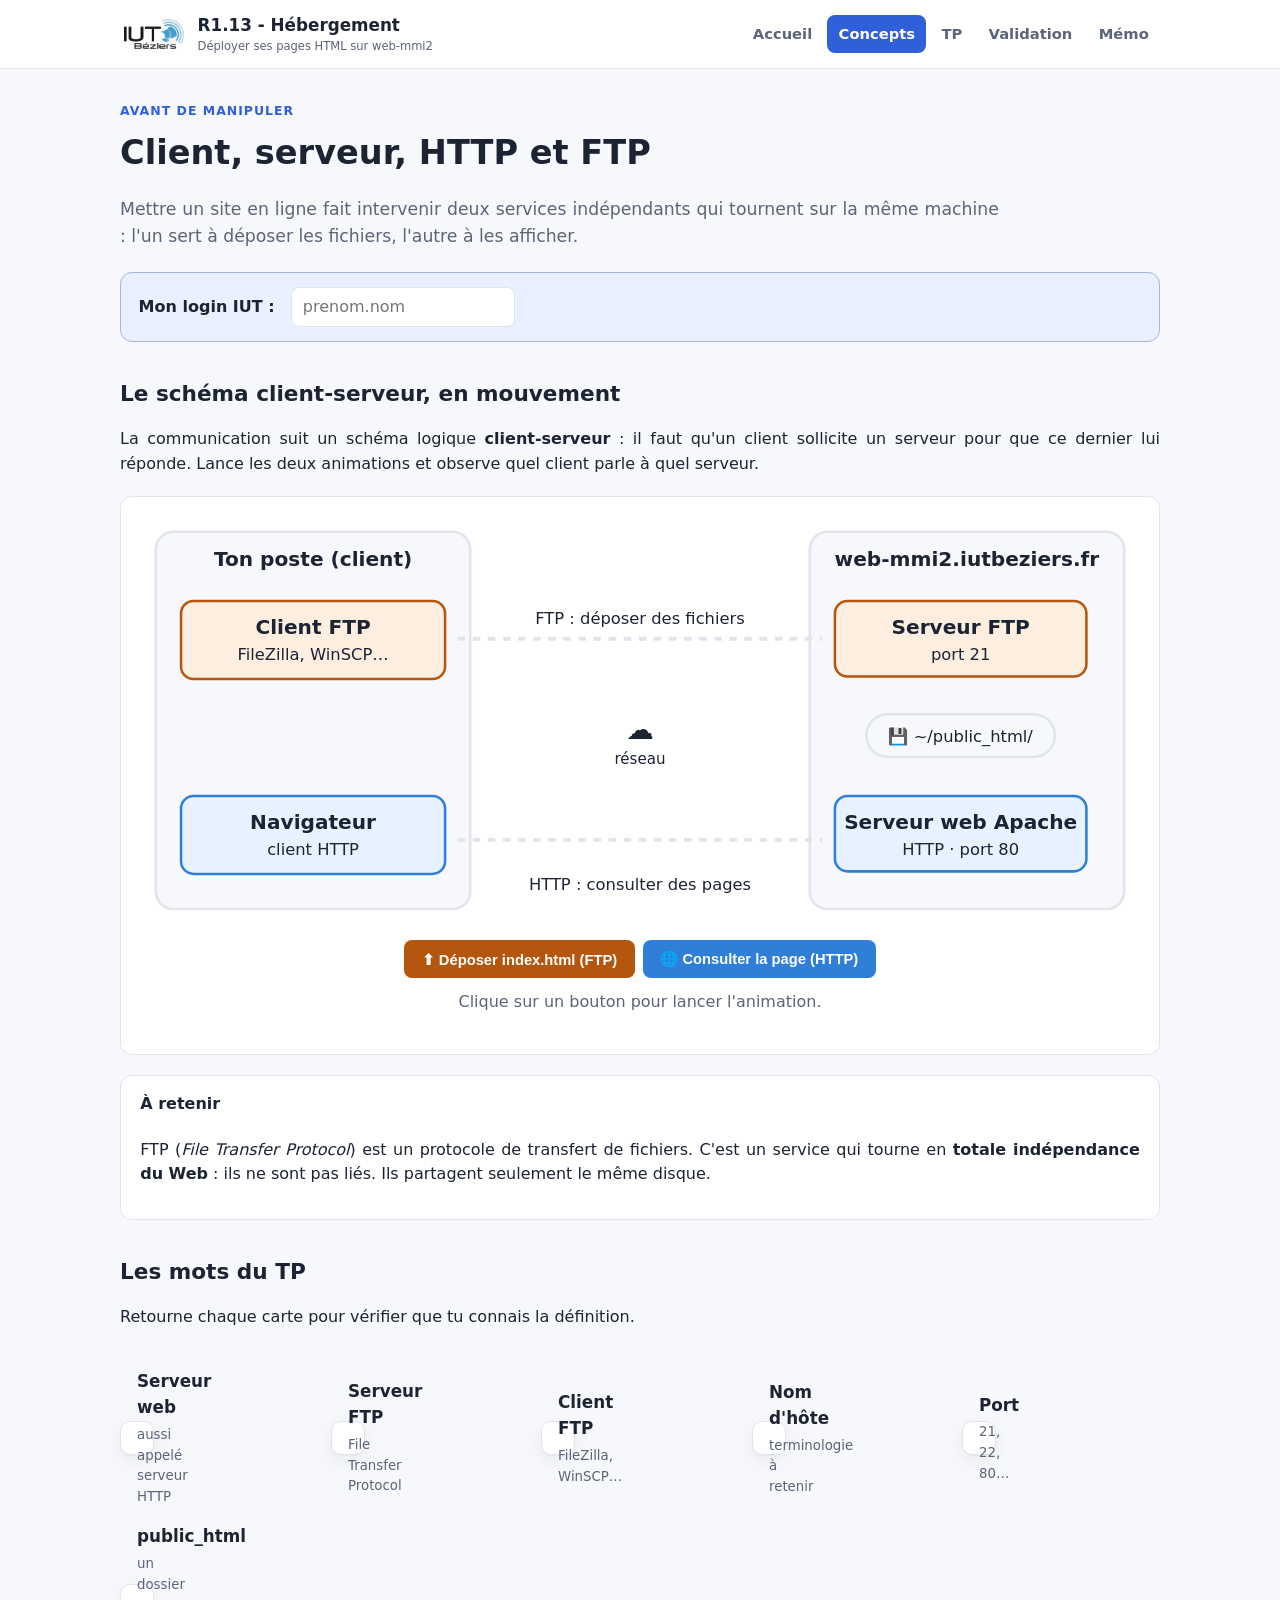
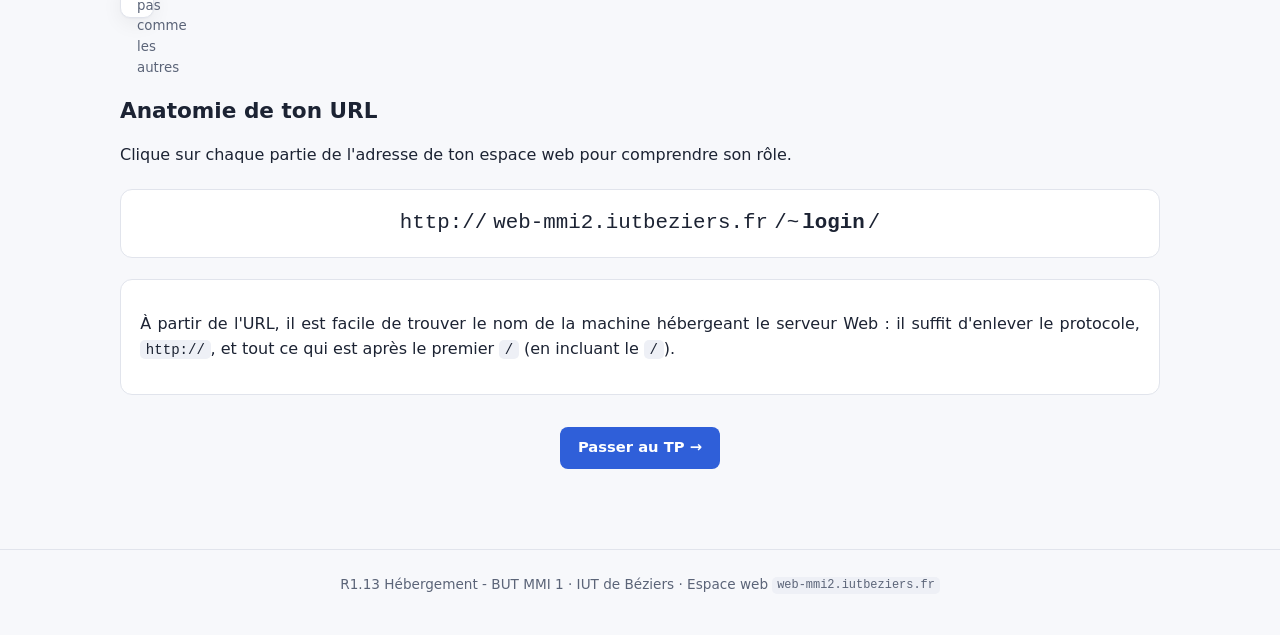
==== concepts.html @ 0187339b "TP interactif R1.13 : déploiement de pages HTML sur web-mmi2 Reprend le sujet « Déploiement de pages" ====
<!doctype html>
<html lang="fr">
  <head>
    <meta charset="UTF-8" />
    <meta name="viewport" content="width=device-width, initial-scale=1.0" />
    <title>Concepts - R1.13 Déploiement web</title>
    <link
      rel="icon"
      href="data:image/svg+xml,%3Csvg xmlns=%27http://www.w3.org/2000/svg%27 viewBox=%270 0 100 100%27%3E%3Crect x=%2720%27 y=%2710%27 width=%2760%27 height=%2780%27 rx=%278%27 fill=%27%232f5fd9%27/%3E%3Crect x=%2730%27 y=%2722%27 width=%2740%27 height=%278%27 rx=%272%27 fill=%27%23fff%27/%3E%3Crect x=%2730%27 y=%2738%27 width=%2740%27 height=%278%27 rx=%272%27 fill=%27%23fff%27/%3E%3Cpath d=%27M50 82 V58 M38 68 L50 56 L62 68%27 stroke=%27%23f2a05a%27 stroke-width=%278%27 fill=%27none%27 stroke-linecap=%27round%27/%3E%3C/svg%3E"
    />
    <link rel="stylesheet" href="css/style.css" />
  </head>
  <body data-page="concepts">
    <a class="skip-link" href="#contenu">Aller au contenu</a>

    <header class="site-header">
      <nav class="nav-wrap">
        <a class="brand" href="index.html"
          ><img src="img/logo_iut.jpg" alt="" />
          <span
            >R1.13 - Hébergement
            <small>Déployer ses pages HTML sur web-mmi2</small></span
          >
        </a>
        <div class="site-nav">
          <a href="index.html" data-nav="index">Accueil</a>
          <a href="concepts.html" data-nav="concepts">Concepts</a>
          <a href="tp.html" data-nav="tp">TP</a>
          <a href="validation.html" data-nav="validation">Validation</a>
          <a href="memo.html" data-nav="memo">Mémo</a>
        </div>
      </nav>
    </header>

    <main id="contenu">
      <p class="eyebrow">Avant de manipuler</p>
      <h1>Client, serveur, HTTP et FTP</h1>
      <p class="lede">
        Mettre un site en ligne fait intervenir deux services indépendants qui
        tournent sur la même machine : l'un sert à déposer les fichiers,
        l'autre à les afficher.
      </p>

      <form class="login-bar" onsubmit="return false">
        <label for="login-concepts">Mon login IUT :</label>
        <input
          id="login-concepts"
          type="text"
          autocomplete="username"
          spellcheck="false"
          placeholder="prenom.nom"
        />
      </form>

      <h2>Le schéma client-serveur, en mouvement</h2>
      <p>
        La communication suit un schéma logique <strong>client-serveur</strong> :
        il faut qu'un client sollicite un serveur pour que ce dernier lui
        réponde. Lance les deux animations et observe quel client parle à quel
        serveur.
      </p>

      <figure class="schema">
        <svg
          id="schema-svg"
          viewBox="0 0 800 330"
          role="img"
          aria-labelledby="schema-titre"
        >
          <title id="schema-titre">
            Le poste de l'étudiant contient un client FTP et un navigateur. Le
            serveur web-mmi2.iutbeziers.fr contient un serveur FTP sur le port
            21, un serveur web Apache sur le port 80, et le disque où se trouve
            public_html. Le client FTP dialogue avec le serveur FTP, le
            navigateur avec Apache.
          </title>
          <rect class="boite" x="15" y="15" width="250" height="300" rx="14" />
          <text x="140" y="42" text-anchor="middle" font-weight="700">
            Ton poste (client)
          </text>
          <rect id="svc-client-ftp" class="service ftp" x="35" y="70" width="210" height="62" rx="10" />
          <text x="140" y="96" text-anchor="middle" font-weight="700">Client FTP</text>
          <text x="140" y="117" text-anchor="middle" font-size="13">FileZilla, WinSCP…</text>
          <rect id="svc-navigateur" class="service http" x="35" y="225" width="210" height="62" rx="10" />
          <text x="140" y="251" text-anchor="middle" font-weight="700">Navigateur</text>
          <text x="140" y="272" text-anchor="middle" font-size="13">client HTTP</text>

          <rect class="boite" x="535" y="15" width="250" height="300" rx="14" />
          <text x="660" y="42" text-anchor="middle" font-weight="700">
            web-mmi2.iutbeziers.fr
          </text>
          <rect id="svc-serveur-ftp" class="service ftp" x="555" y="70" width="200" height="60" rx="10" />
          <text x="655" y="96" text-anchor="middle" font-weight="700">Serveur FTP</text>
          <text x="655" y="117" text-anchor="middle" font-size="13">port 21</text>
          <rect id="svc-disque" class="service boite" x="580" y="160" width="150" height="34" rx="17" />
          <text x="655" y="182" text-anchor="middle" font-size="13">💾 ~/public_html/</text>
          <rect id="svc-apache" class="service http" x="555" y="225" width="200" height="60" rx="10" />
          <text x="655" y="251" text-anchor="middle" font-weight="700">Serveur web Apache</text>
          <text x="655" y="272" text-anchor="middle" font-size="13">HTTP · port 80</text>

          <line class="lien" x1="255" y1="100" x2="545" y2="100" />
          <line class="lien" x1="255" y1="260" x2="545" y2="260" />
          <text x="400" y="88" text-anchor="middle" font-size="13">FTP : déposer des fichiers</text>
          <text x="400" y="300" text-anchor="middle" font-size="13">HTTP : consulter des pages</text>
          <text x="400" y="180" text-anchor="middle" font-size="22">☁️</text>
          <text x="400" y="200" text-anchor="middle" font-size="12">réseau</text>

          <circle id="schema-paquet" class="paquet" cx="255" cy="100" r="9" />
          <text id="schema-paquet-txt" class="paquet" x="255" y="86" text-anchor="middle" font-size="12" font-weight="700"></text>
        </svg>
        <div class="schema-actions">
          <button type="button" class="btn ftp" data-scenario="ftp">
            ⬆ Déposer index.html (FTP)
          </button>
          <button type="button" class="btn http" data-scenario="http">
            🌐 Consulter la page (HTTP)
          </button>
        </div>
        <p class="schema-legende" id="schema-legende" aria-live="polite">
          Clique sur un bouton pour lancer l'animation.
        </p>
      </figure>

      <div class="callout">
        <h4>À retenir</h4>
        <p>
          FTP (<em>File Transfer Protocol</em>) est un protocole de transfert de
          fichiers. C'est un service qui tourne en
          <strong>totale indépendance du Web</strong> : ils ne sont pas liés.
          Ils partagent seulement le même disque.
        </p>
      </div>

      <h2>Les mots du TP</h2>
      <p>Retourne chaque carte pour vérifier que tu connais la définition.</p>
      <div class="flip-grid">
        <button type="button" class="flip">
          <span class="flip-inner">
            <span class="flip-face"><strong>Serveur web</strong><small>aussi appelé serveur HTTP</small></span>
            <span class="flip-face flip-back">Logiciel (ici Apache) qui répond aux requêtes des navigateurs en leur envoyant les pages demandées.</span>
          </span>
        </button>
        <button type="button" class="flip">
          <span class="flip-inner">
            <span class="flip-face"><strong>Serveur FTP</strong><small>File Transfer Protocol</small></span>
            <span class="flip-face flip-back">Logiciel qui permet de recevoir et d'envoyer des fichiers vers la machine où il tourne, après authentification.</span>
          </span>
        </button>
        <button type="button" class="flip">
          <span class="flip-inner">
            <span class="flip-face"><strong>Client FTP</strong><small>FileZilla, WinSCP…</small></span>
            <span class="flip-face flip-back">Logiciel installé sur ton poste, qui sollicite un serveur FTP pour lui envoyer ou récupérer des fichiers.</span>
          </span>
        </button>
        <button type="button" class="flip">
          <span class="flip-inner">
            <span class="flip-face"><strong>Nom d'hôte</strong><small>terminologie à retenir</small></span>
            <span class="flip-face flip-back">Nom de la machine sur le réseau, ici <code>web-mmi2.iutbeziers.fr</code>. On le trouve dans l'URL entre <code>http://</code> et le premier <code>/</code>.</span>
          </span>
        </button>
        <button type="button" class="flip">
          <span class="flip-inner">
            <span class="flip-face"><strong>Port</strong><small>21, 22, 80…</small></span>
            <span class="flip-face flip-back">Numéro qui désigne le service à joindre sur une machine : 80 pour HTTP, 21 pour FTP, 22 pour SFTP/SSH.</span>
          </span>
        </button>
        <button type="button" class="flip">
          <span class="flip-inner">
            <span class="flip-face"><strong>public_html</strong><small>un dossier pas comme les autres</small></span>
            <span class="flip-face flip-back">Dossier de ton espace personnel dont le contenu est publié par le serveur web. Tout ce qui est ailleurs reste invisible sur le Web.</span>
          </span>
        </button>
      </div>

      <h2>Anatomie de ton URL</h2>
      <p>
        Clique sur chaque partie de l'adresse de ton espace web pour comprendre
        son rôle.
      </p>
      <p
        class="url-dissect"
        id="url-dissect"
      ><span class="u-proto" tabindex="0" role="button">http://</span><span class="u-hote" tabindex="0" role="button">web-mmi2.iutbeziers.fr</span><span class="u-chemin" tabindex="0" role="button">/~<span data-perso="login"></span>/</span></p>
      <div class="callout url-explication" id="url-explication" aria-live="polite">
        <p>
          À partir de l'URL, il est facile de trouver le nom de la machine
          hébergeant le serveur Web : il suffit d'enlever le protocole,
          <code>http://</code>, et tout ce qui est après le premier
          <code>/</code> (en incluant le <code>/</code>).
        </p>
      </div>

      <p style="text-align: center; margin-top: 2rem">
        <a class="btn" href="tp.html">Passer au TP &rarr;</a>
      </p>
    </main>

    <footer class="site-footer">
      R1.13 Hébergement - BUT MMI 1 · IUT de Béziers · Espace web
      <code>web-mmi2.iutbeziers.fr</code>
    </footer>

    <script src="js/main.js"></script>
    <script src="js/concepts.js"></script>
  </body>
</html>
---- css/style.css ----
/* ============================================================
   R1.13 - Déploiement de pages HTML sur web-mmi2
   Feuille de style partagée par toutes les pages
   ============================================================ */

:root {
  --bg: #f7f8fb;
  --bg-alt: #ffffff;
  --text: #1c2333;
  --text-muted: #5b6478;
  --border: #e1e4ec;
  --primary: #2f5fd9;
  --primary-dark: #1f3f9e;
  --primary-bg: #eaf0ff;
  --accent-a: #2f7fd9;
  --accent-a-bg: #e7f1ff;
  --accent-b: #b5560f;
  --accent-b-bg: #fdeee0;
  --ok: #1f8a55;
  --ok-bg: #e5f6ec;
  --warn: #b8871a;
  --warn-bg: #fbf1dc;
  --danger: #c23b3b;
  --danger-bg: #fbe8e8;
  --code-bg: #eef0f6;
  --shadow: 0 1px 2px rgba(20, 25, 40, 0.04), 0 6px 20px rgba(20, 25, 40, 0.06);
  --radius: 12px;
  font-size: 16px;
}

@media (prefers-color-scheme: dark) {
  :root {
    --bg: #12141c;
    --bg-alt: #1a1d29;
    --text: #e7e9f2;
    --text-muted: #a2a8bd;
    --border: #2a2e3d;
    --primary: #6f93ef;
    --primary-dark: #a9c0f7;
    --primary-bg: #1c2740;
    --accent-a: #6fa8ef;
    --accent-a-bg: #17263d;
    --accent-b: #e0955a;
    --accent-b-bg: #3a2716;
    --ok: #55c98a;
    --ok-bg: #113524;
    --warn: #e3b955;
    --warn-bg: #3a2f10;
    --danger: #e37272;
    --danger-bg: #3a1a1a;
    --code-bg: #20232f;
    --shadow: 0 1px 2px rgba(0, 0, 0, 0.3), 0 6px 20px rgba(0, 0, 0, 0.35);
  }
}

* {
  box-sizing: border-box;
}

html,
body {
  margin: 0;
  padding: 0;
  background: var(--bg);
  color: var(--text);
  font-family:
    "Segoe UI",
    system-ui,
    -apple-system,
    Roboto,
    Helvetica,
    Arial,
    sans-serif;
  line-height: 1.55;
}

a {
  color: var(--primary);
}
a:hover {
  color: var(--primary-dark);
}

img,
svg {
  max-width: 100%;
}

.skip-link {
  position: absolute;
  left: -999px;
  top: 0;
  background: var(--primary);
  color: #fff;
  padding: 0.5em 1em;
  z-index: 100;
}
.skip-link:focus {
  left: 0.5em;
  top: 0.5em;
}

/* ---------- Layout ---------- */

.site-header {
  position: sticky;
  top: 0;
  z-index: 20;
  background: var(--bg-alt);
  border-bottom: 1px solid var(--border);
}

.nav-wrap {
  max-width: 1080px;
  margin: 0 auto;
  padding: 0.75rem 1.25rem;
  display: flex;
  align-items: center;
  gap: 1.5rem;
  flex-wrap: wrap;
}

.brand {
  font-weight: 700;
  font-size: 1.05rem;
  color: var(--text);
  text-decoration: none;
  white-space: nowrap;
}
.brand small {
  display: block;
  font-weight: 400;
  font-size: 0.72rem;
  color: var(--text-muted);
}

.site-nav {
  display: flex;
  flex-wrap: wrap;
  gap: 0.25rem;
  margin-left: auto;
}

.site-nav a {
  text-decoration: none;
  color: var(--text-muted);
  padding: 0.45rem 0.7rem;
  border-radius: 8px;
  font-size: 0.92rem;
  font-weight: 600;
}
.site-nav a:hover {
  background: var(--primary-bg);
  color: var(--primary-dark);
}
.site-nav a.active {
  background: var(--primary);
  color: #fff;
}

main {
  max-width: 1080px;
  margin: 0 auto;
  padding: 2rem 1.25rem 4rem;
}

.site-footer {
  border-top: 1px solid var(--border);
  color: var(--text-muted);
  font-size: 0.85rem;
  text-align: center;
  padding: 1.5rem 1rem 2.5rem;
}

/* ---------- Typography blocks ---------- */

.eyebrow {
  text-transform: uppercase;
  letter-spacing: 0.08em;
  font-size: 0.78rem;
  font-weight: 700;
  color: var(--primary);
  margin: 0 0 0.4rem;
}

h1 {
  font-size: clamp(1.6rem, 3vw, 2.1rem);
  margin: 0 0 0.5rem;
}
h2 {
  font-size: 1.35rem;
  margin: 2.2rem 0 0.8rem;
}
h3 {
  font-size: 1.08rem;
  margin: 1.4rem 0 0.5rem;
}

.lede {
  font-size: 1.08rem;
  color: var(--text-muted);
  max-width: 80ch;
}

/* Texte courant justifie. Les paragraphes n'ayant pas tous la meme longueur
   de ligne, le bord droit en dents de scie donnait l'impression d'un texte
   coupe au hasard. La cesure automatique (<html lang="fr">) evite les
   espaces beantes que la justification produit sinon en francais. */
main p,
main .scenario-body li {
  text-align: justify;
  hyphens: auto;
}

/* Sous cette largeur, les lignes sont trop courtes : justifier y creuserait
   des rivieres blanches au milieu du texte. */
@media (max-width: 700px) {
  main p,
  main .scenario-body li {
    text-align: left;
    hyphens: manual;
  }
}

.pill {
  display: inline-block;
  padding: 0.2rem 0.65rem;
  border-radius: 999px;
  font-size: 0.78rem;
  font-weight: 700;
  background: var(--primary-bg);
  color: var(--primary-dark);
}

code,
pre,
kbd {
  font-family: ui-monospace, SFMono-Regular, Menlo, Consolas, monospace;
  font-size: 0.88em;
}
code {
  background: var(--code-bg);
  padding: 0.12em 0.4em;
  border-radius: 5px;
}
pre {
  background: var(--code-bg);
  padding: 0.9rem 1rem;
  border-radius: var(--radius);
  overflow-x: auto;
}
pre code {
  background: none;
  padding: 0;
}
kbd {
  background: var(--bg-alt);
  border: 1px solid var(--border);
  border-bottom-width: 2px;
  border-radius: 5px;
  padding: 0.05em 0.45em;
}

/* ---------- Cards / grid ---------- */

.card {
  background: var(--bg-alt);
  border: 1px solid var(--border);
  border-radius: var(--radius);
  box-shadow: var(--shadow);
  padding: 1.25rem 1.4rem;
}

.grid {
  display: grid;
  gap: 1rem;
}
.grid.cols-2 {
  grid-template-columns: repeat(auto-fit, minmax(260px, 1fr));
}
.grid.cols-3 {
  grid-template-columns: repeat(auto-fit, minmax(200px, 1fr));
}

.timeline {
  list-style: none;
  margin: 0;
  padding: 0;
  display: grid;
  gap: 0.6rem;
}
.timeline li {
  padding: 0.65rem 0.9rem;
  background: var(--bg-alt);
  border: 1px solid var(--border);
  border-radius: 10px;
}

/* ---------- Scenario cards ---------- */

.scenario-toolbar {
  display: flex;
  flex-wrap: wrap;
  gap: 0.75rem;
  align-items: center;
  margin-bottom: 1.5rem;
  padding: 0.9rem 1.1rem;
  background: var(--bg-alt);
  border: 1px solid var(--border);
  border-radius: var(--radius);
  position: sticky;
  top: 3.6rem;
  z-index: 10;
}

.progress-text {
  color: var(--text-muted);
  font-size: 0.88rem;
  margin-left: auto;
}

.scenario {
  margin-bottom: 1.4rem;
  border-radius: var(--radius);
  overflow: hidden;
}

.scenario-head {
  display: flex;
  align-items: center;
  gap: 0.9rem;
  padding: 1.1rem 1.3rem;
  cursor: pointer;
  background: var(--bg-alt);
  border: 1px solid var(--border);
  border-radius: var(--radius);
}
.scenario-head:hover {
  border-color: var(--primary);
}
.scenario.open .scenario-head {
  border-bottom-left-radius: 0;
  border-bottom-right-radius: 0;
}

.scenario-check {
  width: 1.15rem;
  height: 1.15rem;
  accent-color: var(--ok);
  flex: none;
}

.scenario-num {
  flex: none;
  width: 2.1rem;
  height: 2.1rem;
  border-radius: 50%;
  background: var(--primary-bg);
  color: var(--primary-dark);
  display: flex;
  align-items: center;
  justify-content: center;
  font-weight: 700;
}
.scenario.done .scenario-num {
  background: var(--ok-bg);
  color: var(--ok);
}

.scenario-head h3 {
  margin: 0;
  font-size: 1.05rem;
  flex: 1;
}
.scenario-meta {
  font-size: 0.82rem;
  color: var(--text-muted);
  white-space: nowrap;
}
.scenario-caret {
  transition: transform 0.15s ease;
  color: var(--text-muted);
}
.scenario.open .scenario-caret {
  transform: rotate(90deg);
}

.scenario-body {
  display: none;
  border: 1px solid var(--border);
  border-top: none;
  border-bottom-left-radius: var(--radius);
  border-bottom-right-radius: var(--radius);
  padding: 1.3rem;
  background: var(--bg);
}
.scenario.open .scenario-body {
  display: block;
}

.info-block {
  margin-top: 1rem;
}
.info-block h4 {
  margin: 0 0 0.4rem;
  font-size: 0.88rem;
  text-transform: uppercase;
  letter-spacing: 0.04em;
  color: var(--text-muted);
}
.info-block ul {
  margin: 0;
  padding-left: 1.2rem;
}
.info-block li {
  margin-bottom: 0.35rem;
}

.pieges-block {
  background: var(--warn-bg);
  border: 1px solid color-mix(in srgb, var(--warn) 35%, var(--border));
  border-radius: 10px;
  padding: 0.9rem 1.1rem;
}
.pieges-block h4 {
  color: var(--warn);
}
.interdit-block {
  background: var(--danger-bg);
  border: 1px solid color-mix(in srgb, var(--danger) 35%, var(--border));
  border-radius: 10px;
  padding: 0.9rem 1.1rem;
  margin-bottom: 1.1rem;
}
.interdit-block h4 {
  color: var(--danger);
}
.verif-block {
  background: var(--ok-bg);
  border: 1px solid color-mix(in srgb, var(--ok) 35%, var(--border));
  border-radius: 10px;
  padding: 0.9rem 1.1rem;
}
.verif-block h4 {
  color: var(--ok);
}

.commandes-block code {
  display: inline-block;
  margin: 0.15rem 0.3rem 0.15rem 0;
}

/* ---------- Captures d'écran des étapes ---------- */

.etape-figure {
  margin: 0.5rem 0 0.9rem;
}
.etape-figure img {
  display: block;
  max-width: 100%;
  height: auto;
  border: 1px solid var(--border);
  border-radius: 8px;
  background: var(--bg-alt);
}

/* ---------- Bouton d'aide + fenêtre modale ---------- */

.popup-btn {
  border: 1px solid var(--primary);
  background: var(--primary-bg);
  color: var(--primary-dark);
  border-radius: 999px;
  padding: 0.1rem 0.7rem;
  font: inherit;
  font-size: 0.82rem;
  font-weight: 600;
  cursor: pointer;
  white-space: nowrap;
}
.popup-btn:hover {
  background: var(--primary);
  color: #fff;
}

/* Lien externe posé dans une étape (formulaire d'inscription, dépôt...).
   Même gabarit que le bouton de pop-up, mais plein, pour qu'on comprenne
   qu'il fait quitter la page. */
.etape-lien {
  display: inline-block;
  border: 1px solid var(--primary);
  background: var(--primary);
  color: #fff;
  border-radius: 999px;
  padding: 0.1rem 0.7rem;
  font-size: 0.82rem;
  font-weight: 600;
  text-decoration: none;
}
.etape-lien:hover {
  background: var(--primary-dark);
  border-color: var(--primary-dark);
  color: #fff;
}
.etape-lien::after {
  content: ' \2197';
  font-weight: 400;
}

.modal-overlay {
  position: fixed;
  inset: 0;
  z-index: 50;
  display: flex;
  align-items: center;
  justify-content: center;
  padding: 1.5rem;
  background: rgba(12, 15, 25, 0.55);
}
.modal-overlay[hidden] {
  display: none;
}
.modal {
  position: relative;
  width: min(680px, 100%);
  max-height: 85vh;
  overflow-y: auto;
  padding: 1.6rem 1.8rem;
  background: var(--bg-alt);
  border: 1px solid var(--border);
  border-radius: var(--radius);
  box-shadow: var(--shadow);
}
.modal h3 {
  margin: 0 0 0.8rem;
  padding-right: 2rem;
}
.modal h4 {
  margin: 1.2rem 0 0.4rem;
}
.modal ul {
  padding-left: 1.2rem;
}
.modal li {
  margin-bottom: 0.4rem;
}
.modal-close {
  position: absolute;
  top: 0.7rem;
  right: 0.9rem;
  border: 0;
  background: none;
  color: var(--text-muted);
  font-size: 1.6rem;
  line-height: 1;
  cursor: pointer;
}
.modal-close:hover {
  color: var(--text);
}

.popup-table {
  width: 100%;
  margin: 0.8rem 0;
  border-collapse: collapse;
  font-size: 0.9rem;
}
.popup-table th,
.popup-table td {
  border: 1px solid var(--border);
  padding: 0.5rem 0.7rem;
  text-align: left;
  vertical-align: top;
  font-size: inherit;
  text-transform: none;
  letter-spacing: normal;
}
.popup-table thead th {
  background: var(--primary-bg);
  color: var(--primary-dark);
}
.popup-table tbody th {
  background: var(--bg);
  color: var(--text);
  font-weight: 600;
}

/* ---------- Tables (memo) ---------- */

table {
  width: 100%;
  border-collapse: collapse;
  margin: 1rem 0;
}
th,
td {
  text-align: left;
  padding: 0.55rem 0.7rem;
  border-bottom: 1px solid var(--border);
  vertical-align: top;
}
th {
  color: var(--text-muted);
  font-size: 0.82rem;
  text-transform: uppercase;
  letter-spacing: 0.03em;
}

/* ---------- Misc ---------- */

.callout {
  border-radius: var(--radius);
  padding: 1rem 1.2rem;
  border: 1px solid var(--border);
  background: var(--bg-alt);
  margin: 1.2rem 0;
}
.callout.warn {
  background: var(--warn-bg);
  border-color: color-mix(in srgb, var(--warn) 35%, var(--border));
}
.callout.ok {
  background: var(--ok-bg);
  border-color: color-mix(in srgb, var(--ok) 35%, var(--border));
}
.callout.danger {
  background: var(--danger-bg);
  border-color: color-mix(in srgb, var(--danger) 35%, var(--border));
}
.callout h3,
.callout h4 {
  margin-top: 0;
}

.btn {
  display: inline-block;
  background: var(--primary);
  color: #fff;
  text-decoration: none;
  padding: 0.6rem 1.1rem;
  border-radius: 8px;
  font-weight: 700;
  font-size: 0.92rem;
  border: none;
  cursor: pointer;
}
.btn:hover {
  background: var(--primary-dark);
  color: #fff;
}
.btn.secondary {
  background: var(--bg-alt);
  color: var(--text);
  border: 1px solid var(--border);
}

/* L'image porte deja son propre fond : un cadre autour ferait doublon. */
.diagram {
  margin: 1.5rem 0;
}

/* 'display: grid' l'emporterait sinon sur le 'display: none' que le
   navigateur associe a l'attribut hidden. */
.grid[hidden] {
  display: none;
}
.diagram img {
  display: block;
  width: 100%;
  max-width: 720px;
  height: auto;
  margin: 0 auto;
  border: 1px solid var(--border);
  border-radius: var(--radius);
}

footer a {
  color: inherit;
}

/* ============================================================
   Ajouts propres au TP web-mmi2
   ============================================================ */

.brand {
  display: flex;
  align-items: center;
  gap: 0.6rem;
}
.brand img {
  height: 34px;
  width: auto;
  border-radius: 6px;
  background: #fff;
  padding: 2px 4px;
}

/* ---------- Barre « mon login » ---------- */

.login-bar {
  display: flex;
  flex-wrap: wrap;
  align-items: center;
  gap: 0.6rem 1rem;
  padding: 0.9rem 1.1rem;
  margin: 1.4rem 0;
  background: var(--primary-bg);
  border: 1px solid color-mix(in srgb, var(--primary) 35%, var(--border));
  border-radius: var(--radius);
}
.login-bar label {
  font-weight: 700;
}
.login-bar input {
  font: inherit;
  padding: 0.4rem 0.7rem;
  border: 1px solid var(--border);
  border-radius: 8px;
  background: var(--bg-alt);
  color: var(--text);
  min-width: 14rem;
}
.login-bar .hint {
  color: var(--text-muted);
  font-size: 0.85rem;
}

/* Valeur personnalisee par le login de l'etudiant·e. */
.perso {
  font-family: ui-monospace, SFMono-Regular, Menlo, Consolas, monospace;
  font-size: 0.88em;
  background: var(--code-bg);
  padding: 0.12em 0.4em;
  border-radius: 5px;
  word-break: break-all;
}
.perso b {
  color: var(--accent-b);
}

/* ---------- Barre de progression globale ---------- */

.progress {
  height: 10px;
  border-radius: 999px;
  background: var(--border);
  overflow: hidden;
  flex: 1;
  min-width: 120px;
}
.progress > span {
  display: block;
  height: 100%;
  width: 0;
  background: linear-gradient(90deg, var(--primary), var(--ok));
  transition: width 0.4s ease;
}

/* ---------- Questions a reponse verifiee ---------- */

.question {
  margin: 1.1rem 0;
  padding: 1rem 1.1rem;
  background: var(--bg-alt);
  border: 1px solid var(--border);
  border-left: 4px solid var(--primary);
  border-radius: 10px;
}
.question > .q-titre {
  margin: 0 0 0.5rem;
  font-weight: 700;
  color: var(--primary-dark);
}
.question form {
  display: flex;
  flex-wrap: wrap;
  gap: 0.5rem;
  align-items: center;
}
.question input[type='text'] {
  font: inherit;
  padding: 0.4rem 0.7rem;
  border: 1px solid var(--border);
  border-radius: 8px;
  background: var(--bg);
  color: var(--text);
  flex: 1;
  min-width: 14rem;
}
.feedback {
  margin: 0.6rem 0 0;
  font-size: 0.92rem;
  font-weight: 600;
}
.feedback.ok {
  color: var(--ok);
}
.feedback.ko {
  color: var(--danger);
}
.question.reussie {
  border-left-color: var(--ok);
}

details.indice {
  margin-top: 0.6rem;
  font-size: 0.92rem;
}
details.indice summary {
  cursor: pointer;
  color: var(--warn);
  font-weight: 600;
}

/* ---------- Cartes a retourner ---------- */

.flip-grid {
  display: grid;
  grid-template-columns: repeat(auto-fit, minmax(190px, 1fr));
  gap: 0.8rem;
  margin: 1rem 0;
}
.flip {
  perspective: 900px;
  min-height: 150px;
  border: 0;
  padding: 0;
  background: none;
  font: inherit;
  color: inherit;
  cursor: pointer;
  text-align: left;
}
.flip-inner {
  position: relative;
  height: 100%;
  min-height: 150px;
  transition: transform 0.5s ease;
  transform-style: preserve-3d;
}
.flip.retournee .flip-inner {
  transform: rotateY(180deg);
}
.flip-face {
  position: absolute;
  inset: 0;
  padding: 1rem;
  border-radius: 10px;
  border: 1px solid var(--border);
  background: var(--bg-alt);
  box-shadow: var(--shadow);
  backface-visibility: hidden;
  display: flex;
  flex-direction: column;
  justify-content: center;
  gap: 0.3rem;
}
.flip-face strong {
  font-size: 1.05rem;
}
.flip-face small {
  color: var(--text-muted);
}
.flip-back {
  transform: rotateY(180deg);
  background: var(--primary-bg);
  font-size: 0.9rem;
}

/* ---------- Schema client / serveur anime ---------- */

.schema {
  background: var(--bg-alt);
  border: 1px solid var(--border);
  border-radius: var(--radius);
  padding: 1rem;
  margin: 1.2rem 0;
}
.schema svg {
  display: block;
  width: 100%;
  height: auto;
}
.schema-actions {
  display: flex;
  flex-wrap: wrap;
  gap: 0.5rem;
  justify-content: center;
  margin-top: 0.8rem;
}
.schema-legende {
  min-height: 3em;
  margin: 0.8rem 0 0;
  text-align: center;
  color: var(--text-muted);
}
.schema text {
  fill: var(--text);
  font-family: inherit;
}
.schema .boite {
  fill: var(--bg);
  stroke: var(--border);
  stroke-width: 2;
}
.schema .service {
  stroke-width: 2;
  transition: opacity 0.3s;
}
.schema .service.ftp {
  fill: var(--accent-b-bg);
  stroke: var(--accent-b);
}
.schema .service.http {
  fill: var(--accent-a-bg);
  stroke: var(--accent-a);
}
.schema .lien {
  stroke: var(--border);
  stroke-width: 3;
  stroke-dasharray: 6 6;
}
.schema .paquet {
  opacity: 0;
}
.schema .actif {
  filter: drop-shadow(0 0 6px currentColor);
}
.btn.ftp {
  background: var(--accent-b);
}
.btn.http {
  background: var(--accent-a);
}
.btn.ftp:hover,
.btn.http:hover {
  filter: brightness(0.9);
}

/* ---------- Decoupage d'URL ---------- */

.url-dissect {
  font-family: ui-monospace, SFMono-Regular, Menlo, Consolas, monospace;
  font-size: clamp(0.95rem, 2.4vw, 1.3rem);
  background: var(--bg-alt);
  border: 1px solid var(--border);
  border-radius: var(--radius);
  padding: 1.1rem 1rem;
  text-align: center;
  word-break: break-all;
}
.url-dissect span {
  border-radius: 6px;
  padding: 0.1em 0.15em;
  cursor: pointer;
  transition: background-color 0.15s, color 0.15s;
}
.url-dissect span.on,
.url-dissect span:hover {
  color: #fff;
}
.url-dissect .u-proto.on,
.url-dissect .u-proto:hover {
  background: var(--warn);
}
.url-dissect .u-hote.on,
.url-dissect .u-hote:hover {
  background: var(--primary);
}
.url-dissect .u-chemin.on,
.url-dissect .u-chemin:hover {
  background: var(--ok);
}
.url-explication {
  min-height: 4.5em;
  margin-top: 0.8rem;
}

/* ---------- Etapes (accordeons) ---------- */

.etape-body > *:first-child {
  margin-top: 0;
}

/* ---------- Capture annotee ---------- */

.annotee {
  position: relative;
  max-width: 900px;
  margin: 1.2rem auto 0;
}
.annotee img {
  display: block;
  width: 100%;
  height: auto;
  border: 1px solid var(--border);
  border-radius: 8px;
}
.hotspot {
  position: absolute;
  width: 2rem;
  height: 2rem;
  margin: -1rem 0 0 -1rem;
  border-radius: 50%;
  border: 2px solid #fff;
  background: var(--accent-b);
  color: #fff;
  font-weight: 700;
  cursor: pointer;
  box-shadow: 0 0 0 0 rgba(181, 86, 15, 0.6);
  animation: pulse 2s infinite;
}
.hotspot:hover,
.hotspot:focus-visible,
.hotspot.vu {
  animation: none;
  background: var(--primary);
}
@keyframes pulse {
  0% {
    box-shadow: 0 0 0 0 rgba(181, 86, 15, 0.6);
  }
  70% {
    box-shadow: 0 0 0 12px rgba(181, 86, 15, 0);
  }
  100% {
    box-shadow: 0 0 0 0 rgba(181, 86, 15, 0);
  }
}
@media (prefers-reduced-motion: reduce) {
  .hotspot {
    animation: none;
  }
  .flip-inner,
  .progress > span {
    transition: none;
  }
}
.annotee-texte {
  max-width: 900px;
  margin: 0.6rem auto 0;
  min-height: 3em;
  color: var(--text-muted);
  text-align: center;
}

/* ---------- Simulateur de client FTP ---------- */

.simu {
  background: var(--bg-alt);
  border: 1px solid var(--border);
  border-radius: var(--radius);
  box-shadow: var(--shadow);
  overflow: hidden;
  margin: 1.2rem 0;
}
.simu-bar {
  display: flex;
  flex-wrap: wrap;
  gap: 0.5rem;
  align-items: center;
  padding: 0.6rem 0.8rem;
  background: var(--code-bg);
  border-bottom: 1px solid var(--border);
  font-size: 0.85rem;
}
.simu-bar input {
  font: inherit;
  padding: 0.25rem 0.5rem;
  border: 1px solid var(--border);
  border-radius: 6px;
  background: var(--bg-alt);
  color: var(--text);
  width: 9.5rem;
}
.simu-bar .btn {
  padding: 0.35rem 0.8rem;
  font-size: 0.85rem;
}
.simu-log {
  font-family: ui-monospace, SFMono-Regular, Menlo, Consolas, monospace;
  font-size: 0.78rem;
  background: #10131b;
  color: #b7f0c8;
  padding: 0.5rem 0.8rem;
  height: 6.5rem;
  overflow-y: auto;
  margin: 0;
}
.simu-log .err {
  color: #ff9c9c;
}
.simu-log .cmd {
  color: #9cc4ff;
}
.simu-panes {
  display: grid;
  grid-template-columns: 1fr 1fr;
}
@media (max-width: 640px) {
  .simu-panes {
    grid-template-columns: 1fr;
  }
}
.simu-pane {
  padding: 0.6rem 0.8rem 1rem;
  min-height: 210px;
}
.simu-pane + .simu-pane {
  border-left: 1px solid var(--border);
}
@media (max-width: 640px) {
  .simu-pane + .simu-pane {
    border-left: 0;
    border-top: 1px solid var(--border);
  }
}
.simu-pane h4 {
  margin: 0 0 0.3rem;
  font-size: 0.8rem;
  text-transform: uppercase;
  letter-spacing: 0.05em;
  color: var(--text-muted);
}
.simu-path {
  font-family: ui-monospace, SFMono-Regular, Menlo, Consolas, monospace;
  font-size: 0.8rem;
  padding: 0.25rem 0.5rem;
  background: var(--code-bg);
  border-radius: 6px;
  margin-bottom: 0.5rem;
  word-break: break-all;
}
.simu-list {
  list-style: none;
  margin: 0;
  padding: 0;
  font-size: 0.9rem;
  border-radius: 8px;
  min-height: 140px;
  transition: background-color 0.15s;
}
.simu-list.drop {
  background: var(--primary-bg);
  outline: 2px dashed var(--primary);
}
.simu-list li {
  display: flex;
  align-items: center;
  gap: 0.45rem;
  padding: 0.3rem 0.45rem;
  border-radius: 6px;
  user-select: none;
}
.simu-list li[draggable='true'] {
  cursor: grab;
}
.simu-list li.dossier {
  cursor: pointer;
}
.simu-list li:hover {
  background: var(--bg);
}
.simu-list li .taille {
  margin-left: auto;
  color: var(--text-muted);
  font-size: 0.78rem;
}
.simu-list li .envoyer {
  border: 1px solid var(--border);
  background: var(--bg-alt);
  color: var(--text);
  border-radius: 6px;
  font-size: 0.75rem;
  padding: 0.05rem 0.45rem;
  cursor: pointer;
}
.simu-list li.nouveau {
  animation: flash 1.2s ease;
}
@keyframes flash {
  from {
    background: var(--ok-bg);
  }
  to {
    background: transparent;
  }
}
.simu-actions {
  display: flex;
  flex-wrap: wrap;
  gap: 0.4rem;
  margin-top: 0.6rem;
}
.simu-actions button {
  font: inherit;
  font-size: 0.8rem;
  border: 1px solid var(--border);
  background: var(--bg);
  color: var(--text);
  border-radius: 6px;
  padding: 0.2rem 0.6rem;
  cursor: pointer;
}
.simu-actions button:hover {
  border-color: var(--primary);
}
.simu-actions button:disabled {
  opacity: 0.5;
  cursor: not-allowed;
}

/* Mini navigateur sous le simulateur. */
.navigateur {
  border-top: 1px solid var(--border);
}
.nav-barre {
  display: flex;
  gap: 0.5rem;
  align-items: center;
  padding: 0.5rem 0.8rem;
  background: var(--code-bg);
  font-size: 0.85rem;
}
.nav-barre .adresse {
  flex: 1;
  font-family: ui-monospace, SFMono-Regular, Menlo, Consolas, monospace;
  background: var(--bg-alt);
  border: 1px solid var(--border);
  border-radius: 999px;
  padding: 0.2rem 0.8rem;
  word-break: break-all;
}
.nav-barre .btn {
  padding: 0.3rem 0.8rem;
  font-size: 0.82rem;
}
.nav-page {
  background: #fff;
  color: #111;
  font-family: 'Times New Roman', serif;
  padding: 1rem 1.2rem;
  min-height: 150px;
}
.nav-page h1 {
  font-size: 1.6rem;
  margin: 0 0 0.6rem;
}
.nav-page table {
  width: auto;
  margin: 0;
}
.nav-page th,
.nav-page td {
  border: 0;
  padding: 0.1rem 0.8rem 0.1rem 0;
  color: #111;
  text-transform: none;
  letter-spacing: 0;
  font-size: 0.95rem;
}
.nav-page th a {
  color: #00c;
}
.nav-page address {
  font-style: italic;
  font-size: 0.9rem;
  margin-top: 0.6rem;
}
.nav-page .site-demo {
  font-family: system-ui, sans-serif;
  text-align: center;
  padding: 1rem;
  border-radius: 10px;
  background: linear-gradient(135deg, #2f5fd9, #b5560f);
  color: #fff;
}
.nav-page .site-demo h1 {
  font-size: 1.5rem;
}

.mission-list {
  list-style: none;
  padding: 0;
  margin: 0.5rem 0 0;
  display: grid;
  gap: 0.35rem;
}
.mission-list li {
  display: flex;
  gap: 0.5rem;
  align-items: baseline;
}
.mission-list li::before {
  content: '\25CB';
  color: var(--text-muted);
}
.mission-list li.faite {
  color: var(--ok);
}
.mission-list li.faite::before {
  content: '\2714';
  color: var(--ok);
}

/* ---------- QCM ---------- */

.qcm fieldset {
  border: 1px solid var(--border);
  border-radius: 10px;
  background: var(--bg-alt);
  margin: 0 0 0.9rem;
  padding: 0.9rem 1.1rem;
}
.qcm legend {
  font-weight: 700;
  padding: 0 0.4rem;
}
.qcm label {
  display: block;
  padding: 0.3rem 0.4rem;
  border-radius: 6px;
  cursor: pointer;
}
.qcm label:hover {
  background: var(--bg);
}
.qcm label.bonne {
  background: var(--ok-bg);
  color: var(--ok);
  font-weight: 600;
}
.qcm label.mauvaise {
  background: var(--danger-bg);
  color: var(--danger);
}
.qcm .explication {
  margin: 0.5rem 0 0;
  font-size: 0.9rem;
  color: var(--text-muted);
}
.score {
  font-size: 1.15rem;
  font-weight: 700;
}

/* ---------- Checklist d'objectifs ---------- */

.objectifs-check {
  list-style: none;
  padding: 0;
  display: grid;
  gap: 0.5rem;
}
.objectifs-check label {
  display: flex;
  gap: 0.7rem;
  align-items: flex-start;
  padding: 0.7rem 0.9rem;
  background: var(--bg-alt);
  border: 1px solid var(--border);
  border-radius: 10px;
  cursor: pointer;
}
.objectifs-check input {
  width: 1.15rem;
  height: 1.15rem;
  accent-color: var(--ok);
  margin-top: 0.2rem;
  flex: none;
}
.objectifs-check input:checked + span {
  color: var(--ok);
}

.bravo {
  text-align: center;
  font-size: 1.1rem;
}
.bravo[hidden] {
  display: none;
}

details.callout summary {
  cursor: pointer;
}
details.callout[open] summary {
  margin-bottom: 0.5rem;
}
a.desactive {
  opacity: 0.6;
}
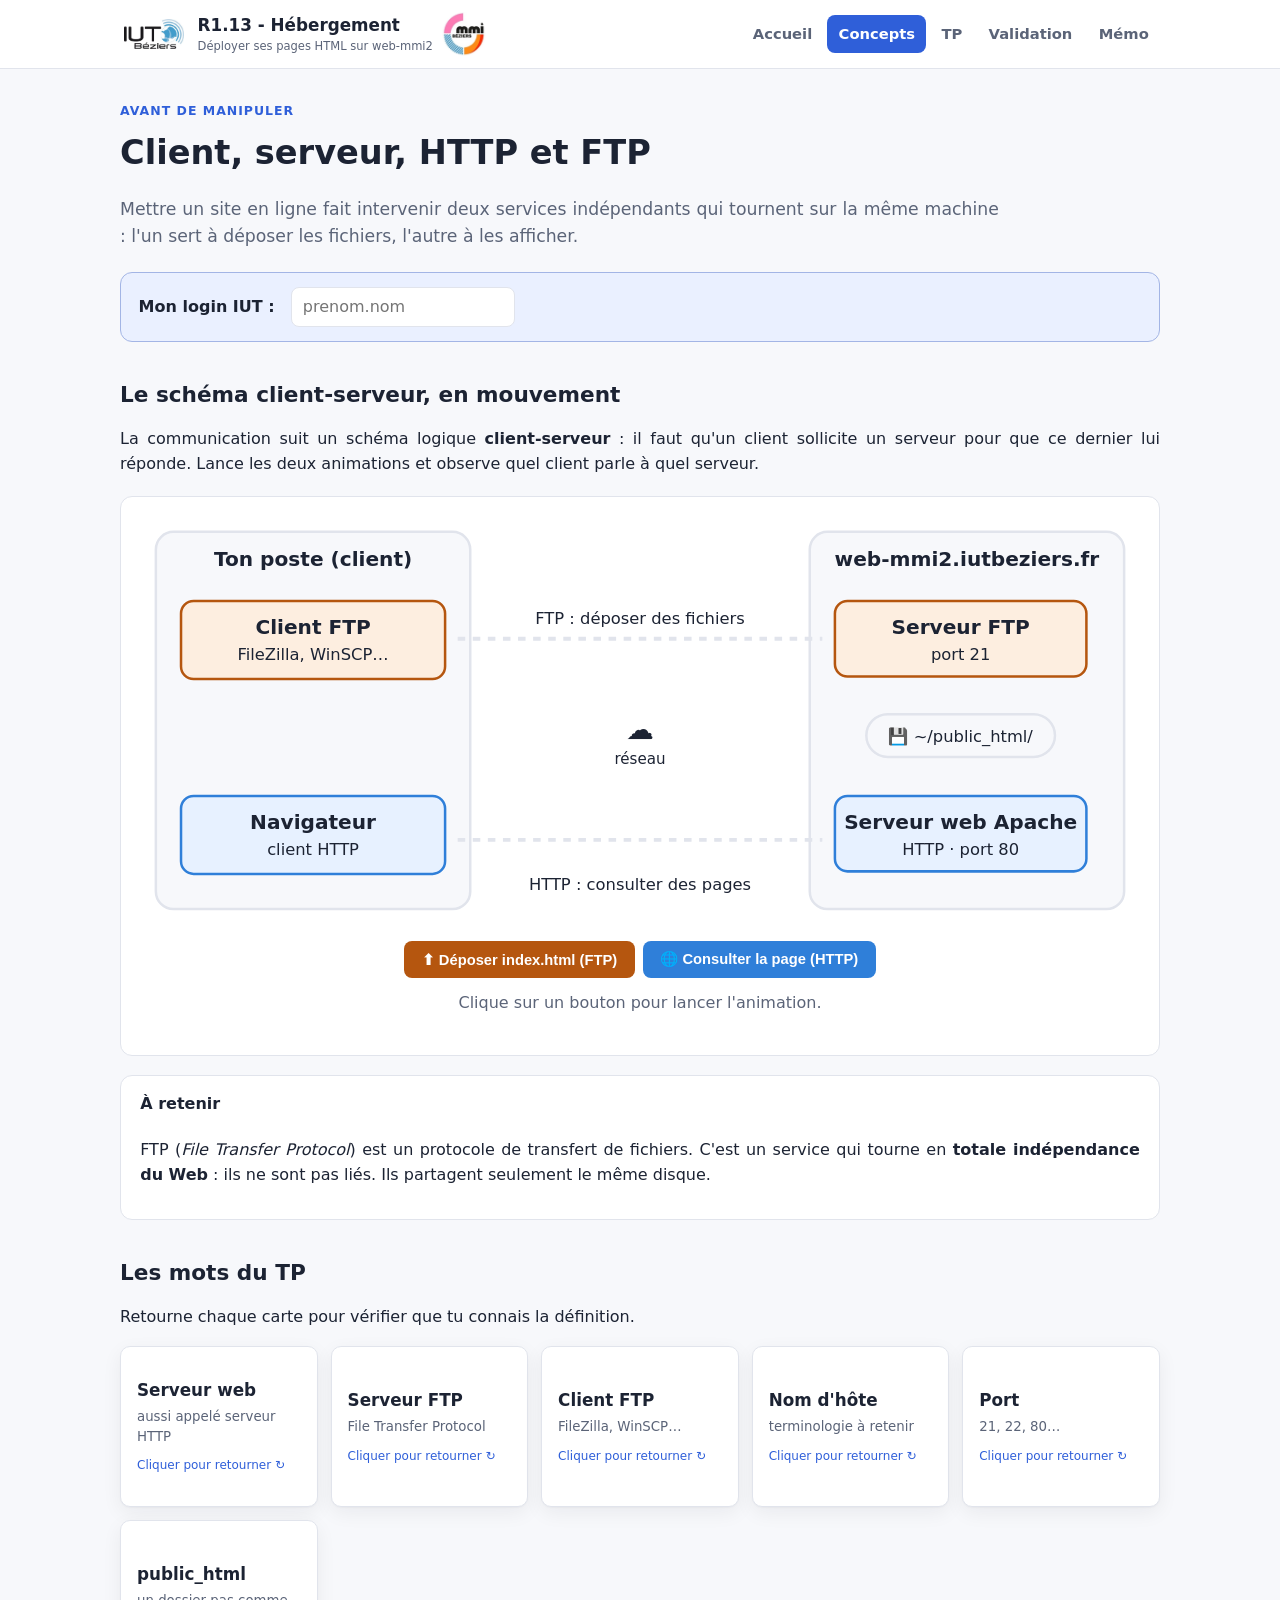
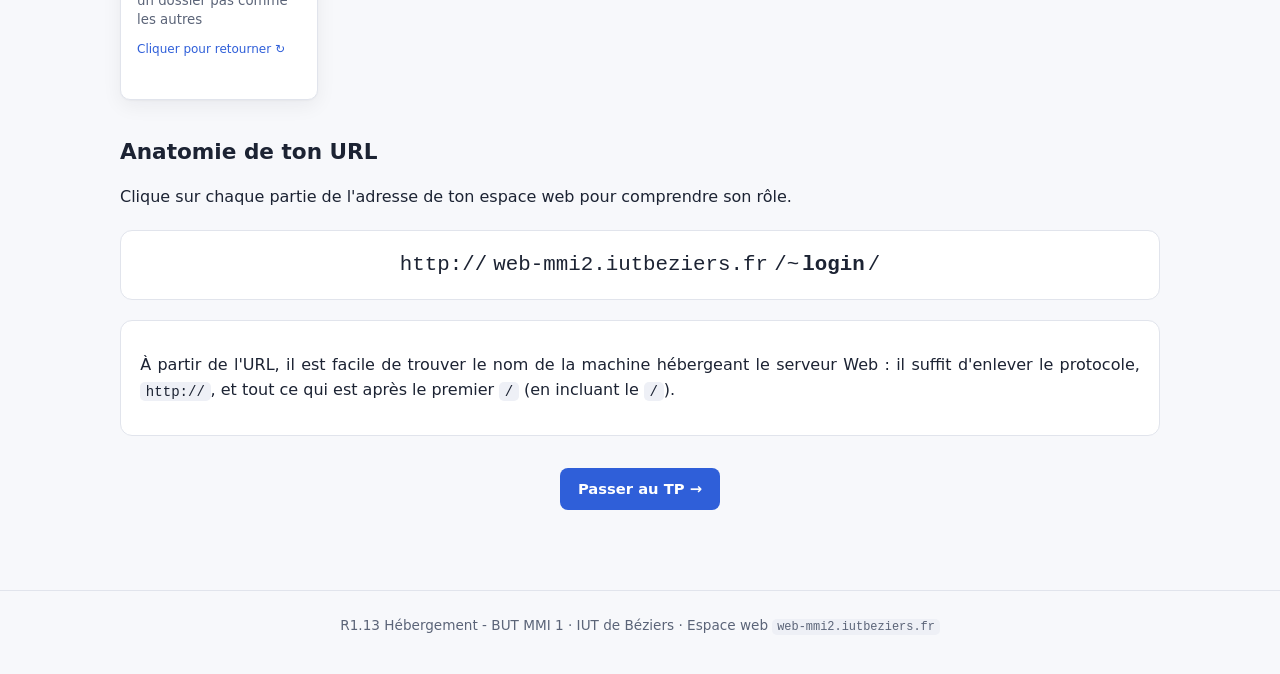
==== commit 5571a38d: "Ajoute le logo MMI Béziers à droite du titre Le logo est placé dans l'en-tête de toutes les pages, e" ====
--- a/concepts.html
+++ b/concepts.html
@@ -19,8 +19,8 @@
           ><img src="img/logo_iut.jpg" alt="" />
           <span
             >R1.13 - Hébergement
-            <small>Déployer ses pages HTML sur web-mmi2</small></span
-          >
+            <small>Déployer ses pages HTML sur web&#8209;mmi2</small></span
+          ><img src="img/logo_mmi.jpg" alt="" />
         </a>
         <div class="site-nav">
           <a href="index.html" data-nav="index">Accueil</a>
--- a/css/style.css
+++ b/css/style.css
@@ -694,6 +694,25 @@
   background: #fff;
   padding: 2px 4px;
 }
+/* Le logo MMI est carre : a hauteur egale il paraitrait plus petit que
+   celui de l'IUT, tout en largeur. */
+.brand img[src$='logo_mmi.jpg'] {
+  height: 44px;
+  padding: 0;
+  border-radius: 50%;
+}
+@media (max-width: 480px) {
+  .brand {
+    white-space: normal;
+    gap: 0.45rem;
+  }
+  .brand img {
+    height: 28px;
+  }
+  .brand img[src$='logo_mmi.jpg'] {
+    height: 36px;
+  }
+}
 
 /* ---------- Barre « mon login » ---------- */
 
@@ -821,8 +840,9 @@
   margin: 1rem 0;
 }
 .flip {
+  display: block;
+  width: 100%;
   perspective: 900px;
-  min-height: 150px;
   border: 0;
   padding: 0;
   background: none;
@@ -831,8 +851,12 @@
   cursor: pointer;
   text-align: left;
 }
+/* Les deux faces sont empilees dans la meme cellule de grille : la carte
+   prend la hauteur de la face la plus longue, sans hauteur fixe qui
+   couperait un texte long. Les <span> (seuls autorises dans un <button>)
+   doivent etre passes en bloc, sinon ils n'ont ni largeur ni hauteur. */
 .flip-inner {
-  position: relative;
+  display: grid;
   height: 100%;
   min-height: 150px;
   transition: transform 0.5s ease;
@@ -842,20 +866,31 @@
   transform: rotateY(180deg);
 }
 .flip-face {
-  position: absolute;
-  inset: 0;
+  grid-area: 1 / 1;
   padding: 1rem;
   border-radius: 10px;
   border: 1px solid var(--border);
   background: var(--bg-alt);
   box-shadow: var(--shadow);
   backface-visibility: hidden;
+  -webkit-backface-visibility: hidden;
   display: flex;
   flex-direction: column;
   justify-content: center;
   gap: 0.3rem;
-}
-.flip-face strong {
+  line-height: 1.45;
+}
+.flip:hover .flip-face,
+.flip:focus-visible .flip-face {
+  border-color: var(--primary);
+}
+.flip-face:not(.flip-back)::after {
+  content: 'Cliquer pour retourner \21BB';
+  margin-top: 0.4rem;
+  font-size: 0.75rem;
+  color: var(--primary);
+}
+.flip-face:not(.flip-back) strong {
   font-size: 1.05rem;
 }
 .flip-face small {
@@ -865,6 +900,10 @@
   transform: rotateY(180deg);
   background: var(--primary-bg);
   font-size: 0.9rem;
+  /* Texte courant avec du <code> et du gras : en flex, chaque morceau
+     deviendrait un bloc a part et passerait a la ligne. */
+  display: block;
+  align-content: center;
 }
 
 /* ---------- Schema client / serveur anime ---------- */
